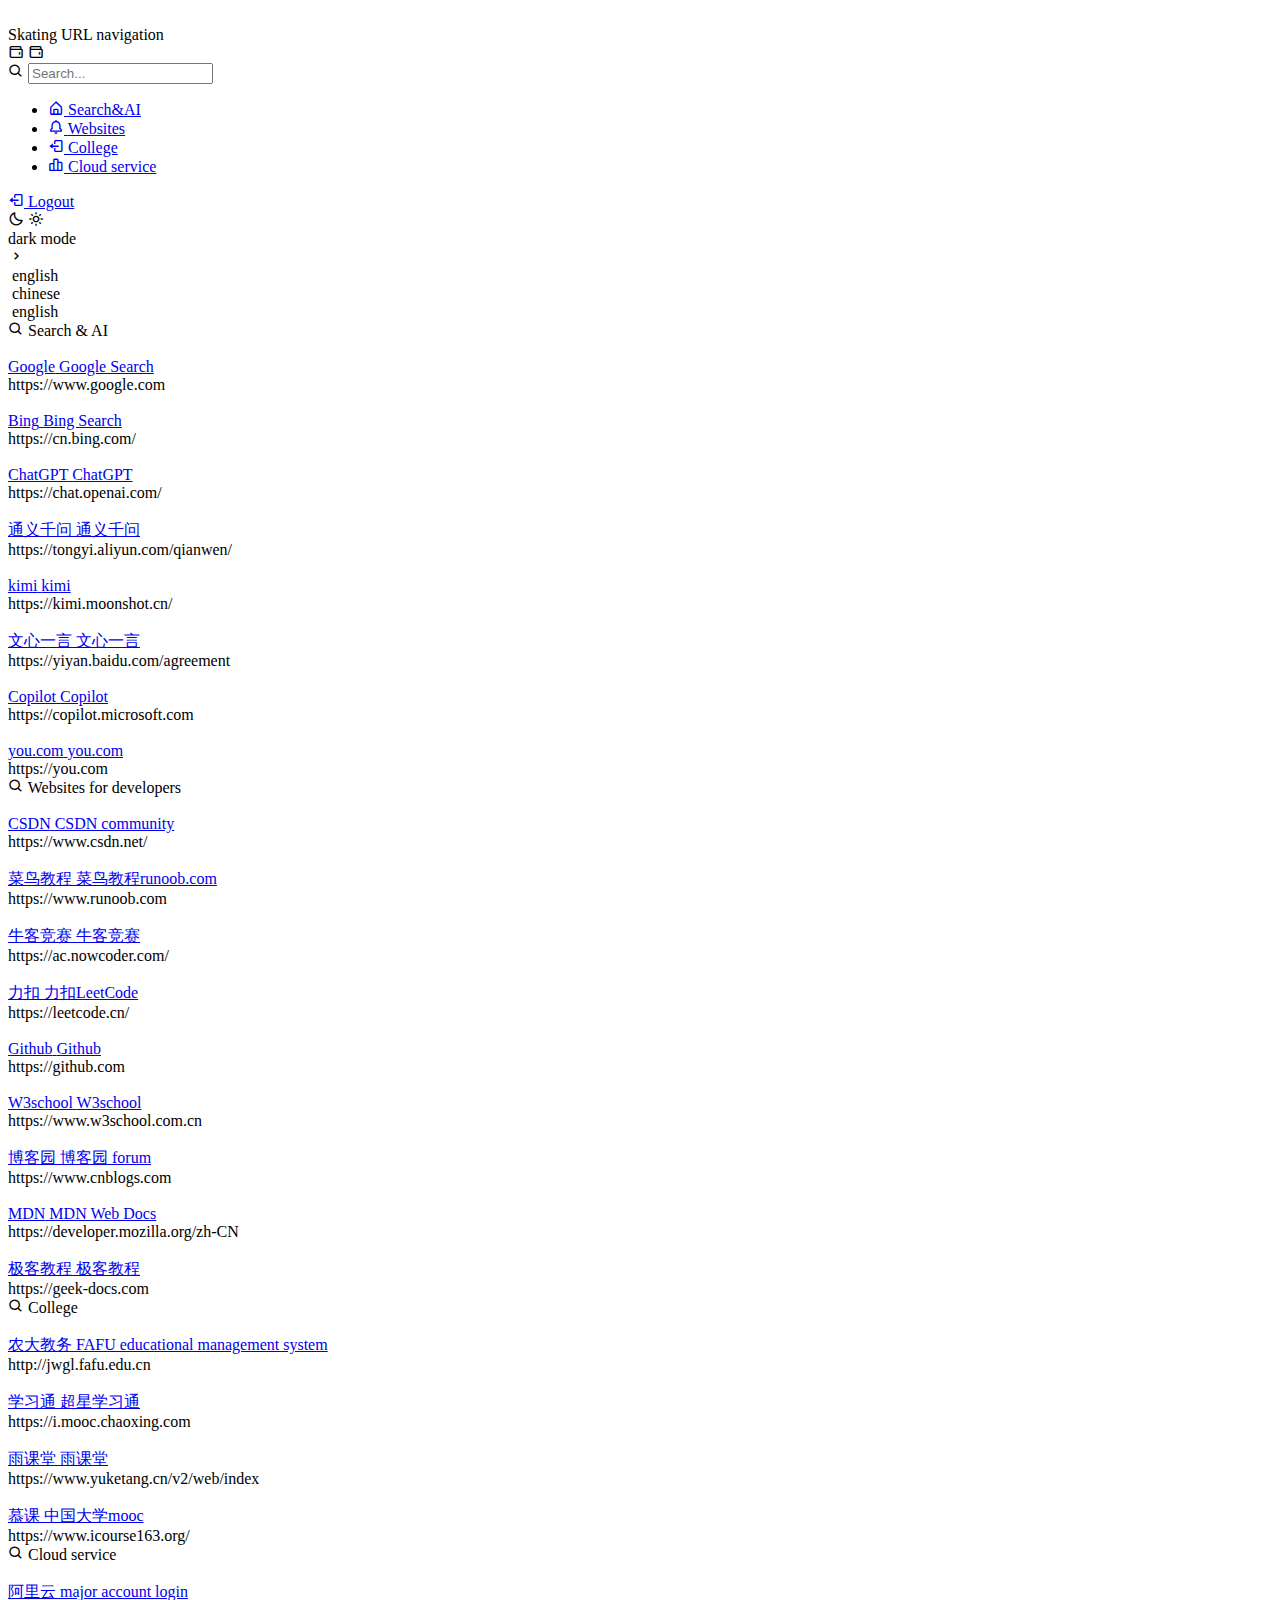
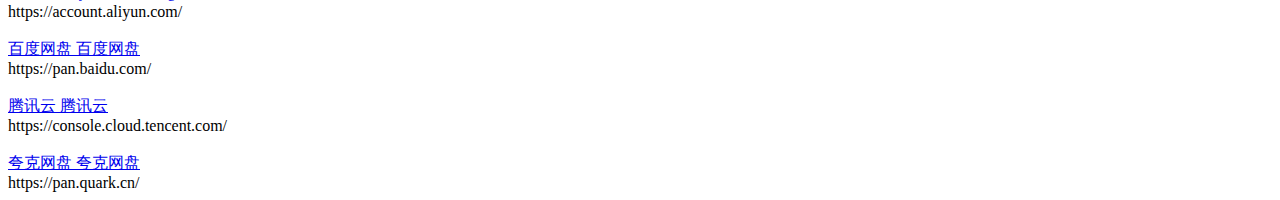
==== index-en.html @ 3a1863df "create index-en.html" ====
<!DOCTYPE html>
<html lang="en">

<head>
    <meta charset="UTF-8">
    <meta name="viewport" content="width=device-width, initial-scale=1.0">
    <title>Skating URL navigation</title>
    <link rel="stylesheet" href="style-normal.css">
    <link rel="stylesheet" href="style-mid.css">
    <link rel="stylesheet" href="style-small.css">
    <link rel="icon" type="image/png" href="./assets/image/logo.png">
    <!-- <link rel="stylesheet" href="./iconfont.css"> -->
    <link rel="stylesheet" href="http://unpkg.com/boxicons@2.1.1/css/boxicons.min.css">
</head>

<body>
    
    <nav class="sidebar">
        <header>
            <div class="image-text">
                <span class="image">
                    <img src="./assets/image/skating.jpg" alt="">
                </span>
                <!-- span行内不换行 -->
                <div class="text logo-text">
                    <span class="name">Skating</span>
                    <span class="profession">URL navigation</span>
                </div>
                <!-- div用来包两个span -->
            </div>
            <div class="language-menu-toggle">
                <i class="bx bx-wallet icon" id="languege-toggle"></i>
                <i class="bx bx-wallet icon" id="menu-toggle"></i>
            </div>
        </header>

        <div class="menu-wrapper">
            <div class="menu">
                <li class="search-box">
                    <i class="bx bx-search icon"></i>
                    <input id="search" type="text" placeholder="Search..."></input>
                </li>
                <ul class="menu-links">

                    <li class="nav-link">
                        <a href="#to-AI">
                            <i class="bx bx-home-alt icon"></i>
                            <span class="text nav-text">Search&AI</span>
                        </a>
                    </li>

                    <li class="nav-link">
                        <a href="#to-tools">
                            <i class="bx bx-bell icon"></i>
                            <span class="text nav-text">Websites</span>
                        </a>
                    </li>


                    <li class="nav-link">
                        <a href="#to-school">
                            <i class="bx bx-log-out icon"></i>
                            <span class="text nav-text">College</span>
                        </a>
                    </li>

                    <li class="nav-link">
                        <a href="#to-cloud">
                            <i class="bx bx-bar-chart-alt-2 icon"></i>
                            <span class="text nav-text">Cloud service</span>
                        </a>
                    </li>

                </ul>

            </div>
            <div class="bottom-content">
                <li>
                    <a href="#">
                        <i class="bx bx-log-out icon"></i>
                        <span class="text nav-text">Logout</span>
                    </a>
                </li>
                <li class="mode">
                    <div class="sun-moon">
                        <i class="bx bx-moon icon moon"></i>
                        <i class="bx bx-sun icon sun"></i>
                    </div>
                    <span class="text mode-text">dark mode</span>
                    <div class="toggle-switch">
                        <!-- 小条里面有小圆 -->
                        <!-- 小圆用于switch切换模式 -->
                        <span class="switch"></span>
                    </div>
                </li>
            </div>
        </div>


    </nav>

    <section class="home">
        <div class="header clearfix">
            <span class="sidebar-toggle">
                <i class="bx bx-chevron-right toggle"></i>
            </span>
            <div class="language">
                <!-- #page-language的id用来获取上面这个div元素 -->
                <!-- .chinese/english-page的类名用来确定当前页面的语言是中文还是英文 -->
                <div class="cur-language english-page" id="page-language">
                    <img src="/assets/image/chinese.png" alt="">
                    <span class="language-text">english</span>
                </div>
                <div class="language-switch">

                    <li class="chinese">
                        <img src="/assets/image/chinese.png" alt="">
                        <span class="language-text">chinese</span>
                    </li>
                    <li class="english cur-language-second">
                        <img src="./assets/image/english.png" alt="">
                        <span class="language-text">english</span>
                    </li>

                </div>
            </div>
        </div>

        <!-- <div id="to-AI"></div> -->
        <!-- 放这里是因为放.content里的话#to-AI在.content里，会导致第一个分区名被遮挡 -->
        <!-- 也可以不设置#to-AI，只需把.sidebar里搜索&AI的a锚点跳转地址改为#(:页面顶部)就行 -->
        <div class="content">

            <div id="to-AI"></div>
            <!-- 又放这是因为用网格布局把.content位置固定在了.header下面 -->
            <div class="AI">
                <div class="content-title">
                    <i class="bx bx-search icon"></i>
                    <span>Search & AI</span>
                </div>
                <div class="row r1">
                    <div class="col google">
                        <a id="google" href="https://www.google.com" target="_blank">
                            <span class="img">
                                <img src="./assets/image/google.jpg" alt="">
                            </span>
                            <div class="content-text">
                                <span class="first">Google</span>
                                <span class="second">Google Search</span>
                            </div>
                        </a>
                        <div class="tooltip-container">
                            <span class="tooltip">https://www.google.com</span>
                        </div>
                    </div>
                    <div class="col bing">
                        <a id="bing" href="https://cn.bing.com/" target="_blank">
                            <span class="img">
                                <img src="./assets/image/bing.png" alt="">
                            </span>
                            <div class="content-text">
                                <span class="first">Bing</span>
                                <span class="second">Bing Search</span>
                            </div>
                            <!-- 本来是放在a标签里的p标签，和p标签有关系吗？？？ -->
                        </a>
                        <div class="tooltip-container">
                            <span class="tooltip">https://cn.bing.com/</span>
                        </div>
                    </div>
                    <div class="col chatgpt">
                        <a id="chatgpt" href="https://chat.openai.com/" target="_blank">
                            <span class="img">
                                <img src="./assets/image/chatgpt.png" alt="">
                            </span>
                            <div class="content-text">
                                <span class="first">ChatGPT</span>
                                <span class="second">ChatGPT</span>
                            </div>

                        </a>
                        <div class="tooltip-container">
                            <span class="tooltip">https://chat.openai.com/</span>
                        </div>
                    </div>
                    <div class="col tongyi">
                        <a id="tongyi" href="https://tongyi.aliyun.com/qianwen/" target="_blank">
                            <span class="img">
                                <img src="./assets/image/tongyi.png" alt="">
                            </span>
                            <div class="content-text">
                                <span class="first">通义千问</span>
                                <span class="second">通义千问</span>
                            </div>
                        </a>
                        <div class="tooltip-container">
                            <span class="tooltip">https://tongyi.aliyun.com/qianwen/</span>
                        </div>

                    </div>
                    <div class="col kimi">
                        <a id="kimi" href="https://kimi.moonshot.cn/" target="_blank">
                            <span class="img">
                                <img src="./assets/image/kimi.jpg" alt="">
                            </span>
                            <div class="content-text">
                                <span class="first">kimi</span>
                                <span class="second">kimi</span>
                            </div>
                        </a>
                        <div class="tooltip-container">
                            <span class="tooltip">https://kimi.moonshot.cn/</span>
                        </div>
                    </div>

                    <div class="col wenxin">
                        <a id="wenxin" href="https://yiyan.baidu.com/agreement" target="_blank">
                            <span class="img">
                                <img src="./assets/image/wenxin.png" alt="">
                            </span>
                            <div class="content-text">
                                <span class="first">文心一言</span>
                                <span class="second">文心一言</span>
                            </div>
                        </a>
                        <div class="tooltip-container">
                            <span class="tooltip">https://yiyan.baidu.com/agreement</span>
                        </div>
                    </div>
                    <div class="col copilot">
                        <a id="copilot" href="https://copilot.microsoft.com" target="_blank">
                            <span class="img">
                                <img src="./assets/image/copilot.png" alt="">
                            </span>
                            <div class="content-text">
                                <span class="first">Copilot</span>
                                <span class="second">Copilot</span>
                            </div>
                        </a>
                        <div class="tooltip-container">
                            <span class="tooltip">https://copilot.microsoft.com</span>
                        </div>

                    </div>
                    <div class="col you">
                        <a id="you" href="https://you.com" target="_blank">
                            <span class="img">
                                <img src="./assets/image/you.png" alt="">
                            </span>
                            <div class="content-text">
                                <span class="first">you.com</span>
                                <span class="second">you.com</span>
                            </div>
                        </a>
                        <div class="tooltip-container">
                            <span class="tooltip">https://you.com</span>
                        </div>
                    </div>
                </div>

            </div>

            <div id="to-tools"></div>
            <!-- content-title又没了，怎么解决？？？？？
             ——.home用grid网格布局.content-title就不会被遮挡了 -->
            <div class="tools">
                <div class="content-title">
                    <i class="bx bx-search icon"></i>
                    <span>Websites for developers</span>
                </div>
                <div class="row r2">
                    <div class="col csdn">
                        <a id="csdn" href="https://www.csdn.net/" target="_blank">
                            <span class="img">
                                <img src="./assets/image/csdn.png" alt="">
                            </span>
                            <div class="content-text">
                                <span class="first">CSDN</span>
                                <span class="second">CSDN community</span>
                            </div>
                        </a>
                        <div class="tooltip-container">
                            <span class="tooltip">https://www.csdn.net/</span>
                        </div>
                    </div>
                    <div class="col runoob">
                        <a id="runoob" href="https://www.runoob.com" target="_blank">
                            <span class="img">
                                <img src="./assets/image/runoob.png" alt="">
                            </span>
                            <div class="content-text">
                                <span class="first">菜鸟教程</span>
                                <span class="second">菜鸟教程runoob.com</span>
                            </div>
                        </a>
                        <div class="tooltip-container">
                            <span class="tooltip">https://www.runoob.com</span>
                        </div>
                    </div>
                    <div class="col nowcoder">
                        <a id="nowcoder" href="https://ac.nowcoder.com/" target="_blank">
                            <span class="img">
                                <img src="./assets/image/nowcoder.png" alt="">
                            </span>
                            <div class="content-text">
                                <span class="first">牛客竞赛</span>
                                <span class="second">牛客竞赛</span>
                            </div>
                        </a>
                        <div class="tooltip-container">
                            <span class="tooltip">https://ac.nowcoder.com/</span>
                        </div>
                    </div>
                    <div class="col leetcode">
                        <a id="leetcode" href="https://leetcode.cn/" target="_blank">
                            <span class="img">
                                <img src="./assets/image/leetcode.png" alt="">
                            </span>
                            <div class="content-text">
                                <span class="first">力扣</span>
                                <span class="second">力扣LeetCode</span>
                            </div>
                        </a>
                        <div class="tooltip-container">
                            <span class="tooltip">https://leetcode.cn/</span>
                        </div>
                    </div>
                    <div class="col github">
                        <a id="github" href="https://github.com" target="_blank">
                            <span class="img">
                                <img src="./assets/image/github.png" alt="">
                            </span>
                            <div class="content-text">
                                <span class="first">Github</span>
                                <span class="second">Github</span>
                            </div>
                        </a>
                        <div class="tooltip-container">
                            <span class="tooltip">https://github.com</span>
                        </div>
                    </div>
                    <div class="col w3school">
                        <a id="w3school" href="https://www.w3school.com.cn/" target="_blank">
                            <span class="img">
                                <img src="./assets/image/w3school.png" alt="">
                            </span>
                            <div class="content-text">
                                <span class="first">W3school</span>
                                <span class="second">W3school</span>
                            </div>
                        </a>
                        <div class="tooltip-container">
                            <span class="tooltip">https://www.w3school.com.cn</span>
                        </div>
                    </div>
                    <div class="col cnblogs">
                        <a id="cnblogs" href="https://www.cnblogs.com/" target="_blank">
                            <span class="img">
                                <img src="./assets/image/cnblogs.png" alt="">
                            </span>
                            <div class="content-text">
                                <span class="first">博客园</span>
                                <span class="second">博客园 forum</span>
                            </div>
                        </a>
                        <div class="tooltip-container">
                            <span class="tooltip">https://www.cnblogs.com</span>
                        </div>
                    </div>
                    <div class="col mdn">
                        <a id="mdn" href="https://developer.mozilla.org/zh-CN/" target="_blank">
                            <span class="img">
                                <img src="./assets/image/mdn.png" alt="">
                            </span>
                            <div class="content-text">
                                <span class="first">MDN</span>
                                <span class="second">MDN Web Docs</span>
                            </div>
                        </a>
                        <div class="tooltip-container">
                            <span class="tooltip">https://developer.mozilla.org/zh-CN</span>
                        </div>
                    </div>
                    <div class="col geek">
                        <a id="geek" href="https://geek-docs.com/" target="_blank">
                            <span class="img">
                                <img src="./assets/image/geek.png" alt="">
                            </span>
                            <div class="content-text">
                                <span class="first">极客教程</span>
                                <span class="second">极客教程</span>
                            </div>
                        </a>
                        <div class="tooltip-container">
                            <span class="tooltip">https://geek-docs.com</span>
                        </div>
                    </div>
                </div>


            </div>

            <div id="to-school"></div>
            <div class="school">
                <div class="content-title">
                    <i class="bx bx-search icon"></i>
                    <span>College</span>
                </div>
                <div class="row r3">
                    <div class="col fafu">
                        <a id="fafu"
                            href="http://jwgl.fafu.edu.cn/(cplny445hef4tgrdbk5hh2jg)/xs_main.aspx?xh=3226016003"
                            target="_blank">
                            <span class="img">
                                <img src="./assets/image/fafu.jpg" alt="">
                            </span>
                            <div class="content-text">
                                <span class="first">农大教务</span>
                                <span class="second">FAFU educational management system</span>
                            </div>
                        </a>
                        <div class="tooltip-container">
                            <span class="tooltip">http://jwgl.fafu.edu.cn</span>
                        </div>
                    </div>
                    <div class="col chaoxing">
                        <a id="chaoxing" href="https://i.mooc.chaoxing.com/space/index?t=1723386777411" target="_blank">
                            <span class="img">
                                <img src="./assets/image/chaoxing.jpg" alt="">
                            </span>
                            <div class="content-text">
                                <span class="first">学习通</span>
                                <span class="second">超星学习通</span>
                            </div>
                        </a>
                        <div class="tooltip-container">
                            <span class="tooltip">https://i.mooc.chaoxing.com</span>
                        </div>
                    </div>
                    <div class="col yuketang">
                        <a id="yuketang" href="https://www.yuketang.cn/v2/web/index" target="_blank">
                            <span class="img">
                                <img src="./assets/image/yuketang.jpeg" alt="">
                            </span>
                            <div class="content-text">
                                <span class="first">雨课堂</span>
                                <span class="second">雨课堂</span>
                            </div>
                        </a>
                        <div class="tooltip-container">
                            <span class="tooltip">https://www.yuketang.cn/v2/web/index</span>
                        </div>
                    </div>
                    <div class="col mooc">
                        <a id="mooc" href="https://www.icourse163.org/" target="_blank">
                            <span class="img">
                                <img src="./assets/image/mooc.png" alt="">
                            </span>
                            <div class="content-text">
                                <span class="first">慕课</span>
                                <span class="second">中国大学mooc</span>
                            </div>
                        </a>
                        <div class="tooltip-container">
                            <span class="tooltip">https://www.icourse163.org/</span>
                        </div>
                    </div>

                </div>
            </div>

            <div id="to-cloud"></div>
            <div class="cloud">
                <div class="content-title">
                    <i class="bx bx-search icon"></i>
                    <span>Cloud service</span>
                </div>
                <div class="row r4">
                    <div class="col aliyun">
                        <a id="aliyun" href="https://account.aliyun.com/" target="_blank">
                            <span class="img">
                                <img src="./assets/image/aliyun.png" alt="">
                            </span>
                            <div class="content-text">
                                <span class="first">阿里云</span>
                                <span class="second">major account login</span>
                            </div>
                        </a>
                        <div class="tooltip-container">
                            <span class="tooltip">https://account.aliyun.com/</span>
                        </div>
                    </div>
                    <div class="col baidu">
                        <a id="baidu" href="https://pan.baidu.com/" target="_blank">
                            <span class="img">
                                <img src="./assets/image/baidu.png" alt="">
                            </span>
                            <div class="content-text">
                                <span class="first">百度网盘</span>
                                <span class="second">百度网盘</span>
                            </div>
                        </a>
                        <div class="tooltip-container">
                            <span class="tooltip">https://pan.baidu.com/</span>
                        </div>
                    </div>
                    <div class="col tencent">
                        <a id="tencent" href="https://console.cloud.tencent.com/" target="_blank">
                            <span class="img">
                                <img src="./assets/image/tencent.jpg" alt="">
                            </span>
                            <div class="content-text">
                                <span class="first">腾讯云</span>
                                <span class="second">腾讯云</span>
                            </div>
                        </a>
                        <div class="tooltip-container">
                            <span class="tooltip">https://console.cloud.tencent.com/</span>
                        </div>
                    </div>
                    <div class="col quark">
                        <a id="quark" href="https://pan.quark.cn/" target="_blank">
                            <span class="img">
                                <img src="./assets/image/quark.png" alt="">
                            </span>
                            <div class="content-text">
                                <span class="first">夸克网盘</span>
                                <span class="second">夸克网盘</span>
                            </div>
                        </a>
                        <div class="tooltip-container">
                            <span class="tooltip">https://pan.quark.cn/</span>
                        </div>
                    </div>
                </div>
            </div>


        </div>

    </section>

    <script src="script.js"></script>
</body>

</html>
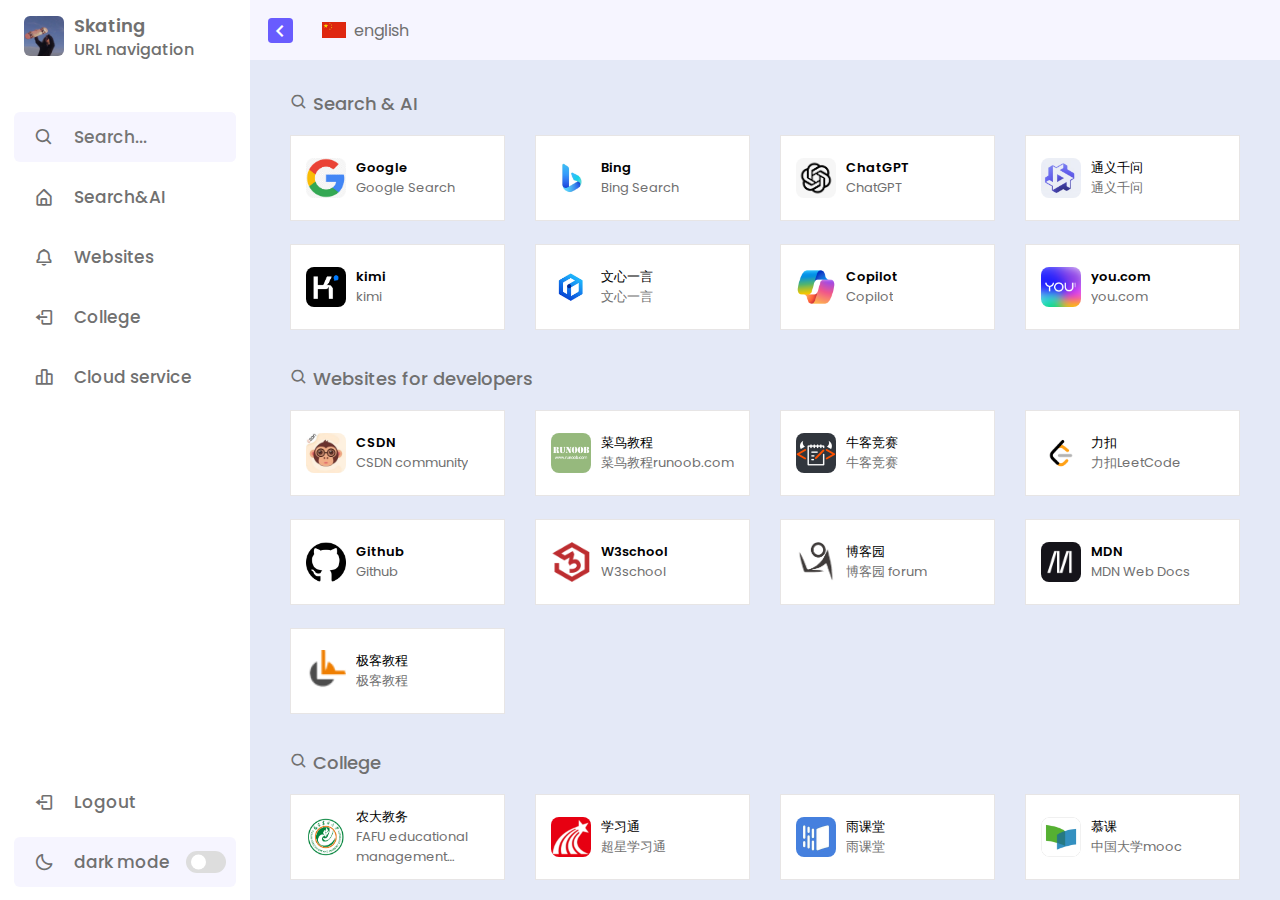
==== commit d0113454: "Update index-en.html" ====
--- a/index-en.html
+++ b/index-en.html
@@ -10,7 +10,7 @@
     <link rel="stylesheet" href="style-small.css">
     <link rel="icon" type="image/png" href="./assets/image/logo.png">
     <!-- <link rel="stylesheet" href="./iconfont.css"> -->
-    <link rel="stylesheet" href="http://unpkg.com/boxicons@2.1.1/css/boxicons.min.css">
+    <link rel="stylesheet" href="https://unpkg.com/boxicons@2.1.1/css/boxicons.min.css">
 </head>
 
 <body>
@@ -543,4 +543,4 @@
     <script src="script.js"></script>
 </body>
 
-</html>+</html>
--- a/style-normal.css
+++ b/style-normal.css
@@ -0,0 +1,841 @@
+@import url('https://fonts.googleapis.com/css2?family=Poppins:wght@300;400;500;600;700&display=swap');
+
+* {
+    margin: 0;
+    padding: 0;
+    box-sizing: border-box;
+    font-family: "Poppins", sans-serif;
+}
+
+:root {
+    --body-color: #e4e9f7;
+    --sidebar-color: #fff;
+    --primary-color: #695cfe;
+    --primary-color-light: #f6f5ff;
+    --toggle-color: #ddd;
+    --text-color: #707070;
+    --tran-02: all 0.2s ease;
+    --tran-03: all 0.3s ease;
+}
+
+body {
+    min-height: 100vh;
+    background-color: var(--body-color);
+    transition: var(--tran-03);
+}
+
+body.dark {
+    --body-color: #18191a;
+    --sidebar-color: #242526;
+    --primary-color: #3a3b3c;
+    --primary-color-light: #3a3b3c;
+    --toggle-color: #fff;
+    --text-color: #ccc;
+}
+
+/* 有定义的颜色会随body.dark属性的拥有自动变成body.dark里对应的相同颜色，
+除一些本来颜色对应的颜色名称需要变的要另外再改颜色名，
+其他不需要改颜色名的会自动随模式的切换换颜色，不需要再写这部分色颜色变换 */
+
+::selection {
+    background-color: var(--primary-color);
+    color: #fff;
+}
+
+.sidebar {
+    /* position: absolute; */
+    /* 不加绝对定位，高度达不到全屏高，sidebar的位置是相对于html根元素的 */
+    top: 0;
+    left: 0;
+    width: 250px;
+    height: 100vh;
+    padding: 10px 14px;
+    background: var(--sidebar-color);
+    transition: var(--tran-03);
+    /* z-index: 10; */
+    /* toggle才能显示出来而不会被右边的.home遮挡--源代码需要 */
+    position: fixed;
+    /* 侧边栏固定定位 */
+}
+
+.sidebar li {
+    list-style: none;
+    height: 50px;
+    /* 每行设置一下高度，方便后面100%高度设置 */
+    display: flex;
+    align-items: center;
+    margin-top: 10px;
+}
+
+/* 这两个一块设置是因为当.sidebar.close时，只剩.image和.icon会显示，文字不显示 */
+.sidebar header .image,
+.sidebar .icon {
+    min-width: 60px;
+    /* 设置最小宽度 */
+    border-radius: 6px;
+}
+
+.sidebar .icon {
+    height: 100%;
+    display: flex;
+    align-items: center;
+    justify-content: center;
+    font-size: 20px;
+}
+
+.sidebar .text,
+.sidebar .icon {
+    color: var(--text-color);
+    transition: var(--tran-03);
+    /* ？ */
+}
+
+.sidebar .text {
+    font-size: 17px;
+    font-weight: 500;
+    white-space: nowrap;
+    /* ？ */
+    opacity: 1;
+}
+
+
+.sidebar header {
+    position: relative;
+    /* z-index: 100; */
+    /* 设置这个z-idex是用来源码的toggle是一半在.sidebar内一半突出到.home的范围内的
+    因为.sidebar的宽度没包含toggle突出去的位置，
+    所以光在.sidebar里定义z-index还是会导致toggle的右半边背.home覆盖遮挡，
+    z-index属性是非继承性的 */
+    /* 但设置在header上就能生效应该是因为，原本toggle是header的直接子元素，位置用绝对定位定在header的右侧
+    也撑开了header的宽度到toggle的位置，所以能生效 */
+    /* 上面只是我的解释，不知道对不对 */
+}
+
+.sidebar header .image-text {
+    display: flex;
+    /* 让.image-text下的项目垂直居中 */
+    align-items: center;
+}
+
+.sidebar header .image {
+    display: flex;
+    /* 为什么这里还要flex——让.image里的flex项目（这里只有一个，也就是img图片）竖直水平居中 */
+    align-items: center;
+    justify-content: center;
+}
+
+.sidebar header .image img {
+    width: 40px;
+    border-radius: 6px;
+}
+
+.sidebar header .logo-text {
+    display: flex;
+    /* 让.logo-text的两个span文字竖直排列 */
+    flex-direction: column;
+}
+
+.sidebar header .logo-text .name {
+    margin-top: 2px;
+    /* 只是调个位置，不写也可以 */
+    font-size: 18px;
+    font-weight: 600;
+}
+
+.sidebar header .logo-text .profession {
+    font-size: 16px;
+    margin-top: -2px;
+    /* -2px 让两行文字更靠近 只是调个位置，不写也可以 */
+
+    /* display: block;  可以不设置把span行内元素变为块级元素 */
+    /* 让.profession设置为块级元素 和 .logo-text用flex布局实现纵向排列只设置一个就行 */
+    /* 为了让第二个span文字换行，但.logo-text的flex-direction: column;也能实现纵向换行排列 */
+}
+
+.sidebar .language-menu-toggle {
+    display: none;
+}
+
+.sidebar .menu-wrapper {
+    height: calc(100% - 55px);
+    display: flex;
+    flex-direction: column;
+    justify-content: space-between;
+    overflow-y: scroll;
+}
+
+.menu-wrapper::-webkit-scrollbar {
+    display: none;
+}
+
+.sidebar .menu {
+    margin-top: 40px;
+}
+
+.sidebar .search-box {
+    border-radius: 6px;
+    background-color: var(--primary-color-light);
+    cursor: pointer;
+    transition: var(--tran-03);
+}
+
+.sidebar .search-box input {
+    height: 100%;
+    width: 100%;
+    outline: none;
+    border: none;
+    background-color: var(--primary-color-light);
+    color: var(--text-color);
+    font-size: 17px;
+    font-weight: 500;
+    border-radius: 6px;
+    transition: var(--tran-03);
+}
+
+li a {
+    height: 100%;
+    width: 100%;
+    border-radius: 6px;
+    /* 每个栏的圆边 */
+    text-decoration: none;
+    /* transition: var(--tran-03); */
+    /* 没这个过渡，在鼠标快速在这些a标签间移动时悬浮效果会更迅速四海 */
+    background-color: transparent;
+    display: flex;
+    /* 加flex布局默认横向，文字才会和图标icon并行排 */
+    align-items: center;
+}
+
+li a:hover {
+    background-color: var(--primary-color);
+
+}
+
+li a:hover .icon,
+li a:hover .text {
+    color: var(--sidebar-color);
+}
+
+
+
+body.dark li a:hover .icon,
+body.dark li a:hover .text {
+    color: var(--text-color);
+}
+
+.mode {
+    border-radius: 6px;
+    background-color: var(--primary-color-light);
+    position: relative;
+    transition-timing-function: var(--tran-03);
+    /* ? */
+}
+
+.mode .sun-moon {
+    height: 50px;
+    width: 60px;
+}
+
+.mode .sun-moon i {
+    position: absolute;
+}
+
+.mode .sun-moon .sun {
+    opacity: 0;
+}
+
+body.dark .mode .sun-moon i.sun {
+    opacity: 1;
+}
+
+body.dark .mode .sun-moon i.moon {
+    opacity: 0;
+}
+
+.toggle-switch {
+    position: absolute;
+    right: 0;
+    height: 100%;
+    min-width: 60px;
+    /* ？ */
+    display: flex;
+    align-items: center;
+    justify-content: center;
+    /* border-radius: 6px; */
+    cursor: pointer;
+}
+
+
+/* 到底哪个是小条哪个是小圆 */
+.toggle-switch .switch {
+    position: relative;
+    height: 22px;
+    width: 40px;
+    border-radius: 25px;
+    transition: var(--tran-03);
+    background-color: var(--toggle-color);
+}
+
+/* 为什么用before */
+.switch::before {
+    content: "";
+    position: absolute;
+    width: 15px;
+    height: 15px;
+    border-radius: 50%;
+    top: 50%;
+    /* 50%不应该更向下吗 */
+    left: 5px;
+    transform: translateY(-50%);
+    /*？  */
+    background-color: var(--sidebar-color);
+    transition: var(--tran-03);
+    /* ？ */
+}
+
+body.dark .switch::before {
+    left: 20px;
+}
+
+
+
+
+.home {
+    /* height: 100%;
+    position: absolute; */
+    /*  height: 100%;时不加绝对定位看不见文字text */
+    position: absolute;
+    /* 为什么绝对定位，因为有top和left吗 */
+    height: 100vh;
+    top: 0;
+    display: grid;
+    grid-template-rows: 60px calc(100% - 60px);
+    grid-auto-rows: minmax(0, auto);
+    /* 为什么没有top:0文字会移动位置 */
+    left: 250px;
+    width: calc(100% - 250px);
+    /* 减号-前后一定要有空格 */
+    color: var(--text-color);
+    transition: var(--tran-03);
+    background-color: var(--body-color);
+    overflow-y: auto;
+}
+
+.home .text {
+    font-size: 30px;
+    font-weight: 500;
+    color: var(--text-color);
+    padding: 12px 60px;
+}
+
+
+
+.sidebar-toggle {
+    /* position: absolute; */
+    /* 放.home里用绝对定位就不能重复伸缩，只能缩一回 */
+    display: flex;
+    /* 为什么要flex */
+    align-items: center;
+    justify-content: center;
+    /* 这里是给谁居中 */
+    float: left;
+    margin: 17.5px;
+    /* padding-top: 5px; */
+    /* 感觉没什么用还会影响高度 */
+    /* top: 14px; */
+    transform: rotate(180deg);
+    height: 25px;
+    width: 25px;
+    background-color: var(--primary-color);
+    color: var(--sidebar-color);
+    border-radius: 15%;
+    font-size: 25px;
+    cursor: pointer;
+    transition: var(--tran-03);
+    /* 出现跑位，鼠标悬浮出现pointer的高度不一样 */
+}
+
+body.dark .sidebar-toggle {
+    color: var(--text-color);
+    background-color: var(--body-color);
+}
+
+.header {
+    min-width: 0;
+    /* 响应式网页 */
+    width: 100%;
+    height: 60px;
+    background-color: var(--primary-color-light);
+    position: fixed;
+    /* 加固定定位会影响.content的位置，导致第一个分区名搜索&AI看不见 */
+    z-index: 10;
+    /* 让.header可能覆盖到.content上的.language-switch的语言切换部分保持上层不被遮挡 */
+}
+
+
+/* #to-AI{
+    height: 60px;
+} */
+/* 不设置也可以有效果，因为#to-AI起的作用是回到最顶部的效果，
+ 这样跳转到搜索&AI才不会被遮挡住，之前#to-AI放在.content里时文字会被遮挡住是因为
+ 锚点跳转的原理是跳转到#xx位于页面最顶部位置，#to-AI放在.content里就会导致
+ #to-AI位于同样位于页面顶部的position:fixed的.header的z轴后面，就被遮挡了
+ 改后的#to-AI位于页面顶部就和最一开始没向下滑动过的页面位置一样，搜索&AI就不会被挡 */
+
+/* 最简便的方法就是.sidebar的搜索&AI的a标签href地址直接写成# */
+
+
+.clearfix {
+    content: '';
+    display: block;
+    clear: both;
+}
+
+.language {
+    float: left;
+    height: 100%;
+    position: relative;
+    /* 居中 */
+    display: flex;
+    align-items: center;
+    cursor: pointer;
+}
+
+.language-switch {
+    position: absolute;
+    top: 100%;
+    left: 0%;
+    box-shadow: 0 2px 8px rgba(0, 1, 1, .05);
+    display: none;
+}
+
+/* 设置当前页面语言默认颜色为悬浮后的深颜色 */
+.cur-language-second {
+    background-color: var(--primary-color-light) !important;
+}
+
+/* dark mode下的当前页面语言的文字color需换色适应黑暗模式的背景色background-color */
+body.dark .cur-language-second .language-text {
+    color: var(--text-color) !important;
+}
+
+
+
+.language img,
+.language-switch img {
+    width: 24px;
+}
+
+.language-switch img {
+    display: flex;
+    align-items: center;
+    margin-left: 6px;
+    /* 两个国旗和边框的间距 */
+}
+
+.language-switch li {
+    list-style: none;
+    padding: 5px;
+    margin-bottom: -1px;
+    background-color: white;
+    font-size: small;
+    color: var(--text-color);
+}
+
+.language-switch li:hover {
+    background-color: var(--primary-color-light);
+    font-weight: 500;
+    color: var(--text-color);
+}
+
+body.dark .language.close .language-text {
+    color: var(--sidebar-color);
+}
+
+body.dark .language-switch li:hover .language-text {
+    color: var(--text-color);
+}
+
+
+.language-text {
+    margin-left: 8px;
+}
+
+.chinese,
+.english {
+    display: flex;
+    /* 使文字居中 */
+    width: 150px;
+    border: 1px solid lightgray;
+}
+
+.cur-language {
+    padding: 12px;
+    height: 100%;
+    display: flex;
+    align-items: center;
+    border-bottom: none;
+    color: var(--text-color);
+
+    /* transition: var(--tran-02); */
+}
+
+.cur-language:hover {
+    /* border: 1px solid lightgray;
+    border-bottom:none; */
+    border-top: 3px solid green;
+    /* color: #18191a;
+    background-color: white; */
+}
+
+.language.close .language-switch {
+    display: block;
+}
+
+.language.close .cur-language {
+    border: 1px solid lightgray;
+    border-bottom: none;
+    border-top: 3px solid green;
+
+    background-color: white;
+}
+
+.content {
+    margin-left: 25px;
+    margin-right: 25px;
+
+    /* 允许垂直滚动 */
+    overflow-y: scroll;
+
+    grid-row-start: 2;
+    /* 从第二行开始 */
+    grid-row-end: 3;
+    /* 占据第二行，这个也可以不写 */
+
+    /* position: absolute; */
+    /* 相对于.home的绝对定位，一般情况，开启了子元素的绝对定位都会同时开启父元素的相对定位 */
+    /* top: 60px;  */
+    /* 用top:60px不能在页面向下滑动时保证.coontent的位置向上 */
+
+    /* position: sticky; */
+    /* top:60px; */
+    /* margin-top: 60px; */
+    /* 预留.home .header 的高度，不然.content的第一个分区名:搜索&AI会被遮挡 */
+    width: calc(100% - 50px);
+    /* 改成padding,width就得改为100% */
+    /* .home的100%宽度再减去.contnet的左右margin的28*2=56px，才是.content的内容宽度（不包括.content的margin） */
+}
+
+/* 隐藏在.content内的滚动条 */
+.content::-webkit-scrollbar {
+    width: 0;
+    height: 0;
+}
+
+
+.row {
+    width: 100%;
+    display: flex;
+    flex-wrap: wrap;
+    z-index: 10;
+}
+
+.row .col {
+    width: 25%;
+    padding-left: 15px;
+    padding-right: 15px;
+}
+
+
+.home .content a {
+    position: relative;
+
+    text-decoration: none;
+    color: black;
+    background-color: var(--sidebar-color);
+    /* a标签flex布局 */
+    display: flex;
+    justify-items: center;
+    align-items: center;
+    height: 86px;
+    width: 100%;
+    box-sizing: border-box;
+    margin-top: 18px;
+    margin-bottom: 5px;
+    /* 这样tooltip才不会遮挡到下一行的图img */
+    border: 1px solid rgb(231, 229, 229);
+    transition: var(--tran-03);
+    padding: 15px;
+}
+
+/* 在搜索输入框input查找到后对应的a标签的悬浮效果 */
+.search-hover {
+    box-shadow: 15px 20px 20px -10px rgba(0, 36, 100, 0.5);
+    transform: translateY(-5px);
+    background-color: #b5c0df !important;
+    border: none !important;
+    /* 这两个属性不加!important的话会盖不过本来a标签的background-color和border的样式 */
+}
+
+.home .content a:hover {
+    transform: translateY(-5px);
+    /* 向上位移一点的悬浮效果 */
+    box-shadow: 0 26px 40px -24px rgba(0, 36, 100, 0.3);
+    /* x 偏移量| y 偏移量| 阴影模糊半径| 阴影扩散半径| 阴影颜色 */
+}
+
+.home .content a:hover+.tooltip-container {
+    visibility: visible;
+    opacity: 1;
+    z-index: 10;
+}
+
+.google,
+.bing,
+.chatgpt,
+.tongyi,
+.kimi,
+.wenxin,
+.copilot,
+.you,
+.csdn,
+.runoob,
+.nowcoder,
+.leetcode,
+.github,
+.w3school,
+.cnblogs,
+.mdn,
+.geek,
+.fafu,
+.chaoxing,
+.yuketang,
+.mooc,
+.aliyun,
+.baidu,
+.tencent,
+.quark {
+    position: relative;
+}
+
+.home .content a .img {
+    height: 100%;
+    width: 40px;
+    display: flex;
+    align-items: center;
+    margin-right: 10px;
+}
+
+.content img {
+    width: 40px;
+    border-radius: 8px;
+}
+
+.content-title {
+    color: var(--text-color);
+    font-weight: 500;
+    font-size: large;
+    margin-top: 30px;
+    margin-left: 15px;
+}
+
+.content-text {
+    display: flex;
+    align-items: flex-start;
+    justify-content: center;
+    flex-direction: column;
+    /* height: 100%; */
+    font-size: 13px;
+}
+
+.content-text .first {
+    font-weight: 550;
+    overflow: hidden;
+    text-overflow: ellipsis;
+    display: -webkit-box;
+    -webkit-box-orient: vertical;
+    -webkit-line-clamp: 2;
+    line-clamp: 2;
+    /* 实现兼容性 */
+    word-break: break-word;
+    /* 有word-break才不会文字超出外容器 */
+}
+
+.content-text .second {
+    color: var(--text-color);
+    overflow: hidden;
+    text-overflow: ellipsis;
+    display: -webkit-box;
+    -webkit-box-orient: vertical;
+    -webkit-line-clamp: 2;
+    line-clamp: 2;
+    /* 实现兼容性 */
+    /* margin-right: 15px; */
+    word-break: break-word;
+
+}
+
+body.dark .content-text .first {
+    color: var(--toggle-color);
+}
+
+.tooltip-container {
+    max-width: 80%;
+    visibility: hidden;
+    position: absolute;
+    /* 相对于对应的.col */
+    margin-top: 2px;
+    padding: 8px 15px;
+    top: 100%;
+    left: 50%;
+    transform: translateX(-50%);
+    /* 左右水平居中需要 */
+    background-color: rgb(50, 49, 49);
+    color: #fff;
+    font-size: small;
+    border-radius: 6px;
+    text-align: center;
+    /* z-index: 100; */
+    /* 是给父元素设置，不是要设置“上下”的本元素 */
+    opacity: 1;
+    transition: opacity 0.5s;
+
+}
+
+.tooltip {
+    overflow: hidden;
+    /* 溢出隐藏 */
+    text-overflow: ellipsis;
+    /* 显示省略号 */
+    word-wrap: break-word;
+    /* 允许单词内断行,一定要有这句还会有两行可以换行 */
+    display: -webkit-box;
+    -webkit-box-orient: vertical;
+    -webkit-line-clamp: 2;
+    line-clamp: 2;
+    /* 实现兼容性 */
+    /* overflow-x: hidden;
+    text-overflow: ellipsis; */
+
+}
+
+.geek .tooltip {
+    width: max-content;
+    /* 不用max-content的话极客教程的提示文字宽度会出错，
+    /* 文字明明一行可以显示完却显示两行 */
+}
+
+/* 三角形箭头 */
+/* 给.tooltip外多加一个.tooltip-container解决了原本.tooltip的border会分隔小三角形箭头和.tooltip本体 */
+.tooltip-container::after {
+    content: "";
+    position: absolute;
+    bottom: 100%;
+    margin-left: -5px;
+    left: 50%;
+    border-width: 5px;
+    border-style: solid;
+    border-color: transparent transparent rgb(50, 49, 49) transparent;
+    /* 上右下左 */
+
+}
+
+body.dark .tooltip-container {
+    background-color: var(--text-color);
+    color: var(--body-color);
+}
+
+body.dark .tooltip-container::after {
+    border-color: transparent transparent var(--text-color) transparent;
+}
+
+
+/* 本来是真的一行的col让在一个row里，后面改成一个区域的col都放在一个row里了
+    下面的样式就弃用了，并且发现了解决了tooltip被遮挡的新方法，就不再需要r1,r2父元素设置z-index的方式
+    而且这种方式并不能解决响应式网页变位一行两个或三个col的情况下tooltip被遮挡问题
+*/
+/* .r1{
+    position:relative;
+    设置z-index的元素必须是由定位的（position为absolute、relative、fixed或inhert，有时Inhert继承没用）
+    z-index: 2;
+    z-index值只要比0大都行，是1,100,1000或其他比0大的数都行
+}
+.r2{
+    position:relative;
+    z-index: 1;
+} */
+
+
+/* 为什么不生效——需要结合js动态添加close类 */
+/* @media (max-width:900px) {
+    .sidebar.close{
+        width: 88px;
+    }
+    
+    .sidebar.close .text{
+        opacity: 0;
+    }
+    
+    .sidebar.close+.home {
+        left: 88px;
+        height: 100vh;
+        width: calc(100% - 88px);
+    }
+    
+    .sidebar.close .logo-text {
+        visibility: hidden;
+    }
+    
+    .sidebar.close+.home .sidebar-toggle {
+        transform: rotate(0deg);
+    }
+} */
+
+
+/* 用这个会导致在反复变宽度时如.sidebar的.close类名没对应正确存在时刻 
+就间接导致点toggle时有时没办法成功开闭.sidebar */
+/* @media screen and (max-width: 1100px) {
+    .sidebar{
+        width: 88px;
+    }
+    
+    .sidebar .text{
+        opacity: 0;
+    }
+    
+    .sidebar+.home {
+        left: 88px;
+        height: 100vh;
+        width: calc(100% - 88px);
+    }
+    
+    .sidebar .logo-text {
+        visibility: hidden;
+    }
+    
+    .sidebar+.home .sidebar-toggle {
+        transform: rotate(0deg);
+    }
+    
+    .row .col{
+        width: 33.3333% ;
+    } 
+}
+
+
+@media screen and (max-width: 768px) {
+    .sidebar{
+        display: none;
+    }
+    
+    .home{
+        width: 100% !important;
+        left: 0 !important;
+        top: 0 !important;
+        height: 100% !important;
+    }
+    
+    .row .col {
+        width: 50%;
+    }
+} */--- a/style-mid.css
+++ b/style-mid.css
@@ -0,0 +1,31 @@
+.sidebar.close{
+    width: 88px;
+}
+
+.sidebar.close .text{
+    opacity: 0;
+}
+
+.sidebar.close+.home {
+    left: 88px;
+    height: 100vh;
+    /* 为什么还要加height */
+    width: calc(100% - 88px);
+}
+
+.sidebar.close .logo-text {
+    visibility: hidden;
+    /* 不设置的话.logo-text里的东西会挡在.sidebar-toggle的前面，
+    鼠标很难点到.sidebar-toggle */
+    /* 设置dispaly:none的话会改变原来.sidebar header的布局 */
+}
+
+.sidebar.close+.home .sidebar-toggle {
+    transform: rotate(0deg);
+}
+
+.row .col.close{
+    width: 33.3333%;
+} 
+/* 要怎么实现？？？？又变成三分之一而不大改html的代码 */
+/* 配合.row的 flex-wrap: wrap; -- 允许换行  就可以三分之一宽度了  */--- a/style-small.css
+++ b/style-small.css
@@ -0,0 +1,66 @@
+.sidebar.small-screen{
+    width: 100%;
+    height: 90px;
+    z-index: 10;
+    padding-top: 15px;
+}
+/* 也可以直接在js里改css样式，但如果样式都在css里定义，样式和js代码更分离 */
+
+.sidebar.small-screen .menu-wrapper{
+    display: none;
+}
+
+.sidebar.small-screen .image-text{
+    width: max-content;
+}
+.sidebar.small-screen .image-text img{
+    width: 50px;
+}
+.sidebar.small-screen .image-text .logo-text{
+    font-weight: 600;
+}
+
+.sidebar.small-screen .language-menu-toggle{
+    display: flex;
+}
+
+.sidebar.small-screen .language-menu-toggle .icon{
+    min-width: 20px;
+    height: 20px;
+    margin: 15px;
+    /* cursor: pointer; */
+}
+
+.sidebar.small-screen header{
+    display: flex;
+    align-items: center;
+
+    justify-content: space-between;
+    /* 有右侧两个图标时为了让图标和.image-text一左一右直接用space-between就行 */
+}
+
+.menu.visible{
+    display: block !important;
+    height: 80px;
+}
+
+
+.home.small-screen{
+    width: 100% !important;
+    left: 0 !important;
+    top: 0 !important;
+    height: 100% !important;
+}
+
+.home.small-screen .header{
+    display: none;
+}
+
+.home.small-screen .content{
+    margin-top: 20px;
+}
+/* 为了排版搜索&AI不会被遮挡 */
+
+.row .col.small-screen{
+    width: 50%;
+}
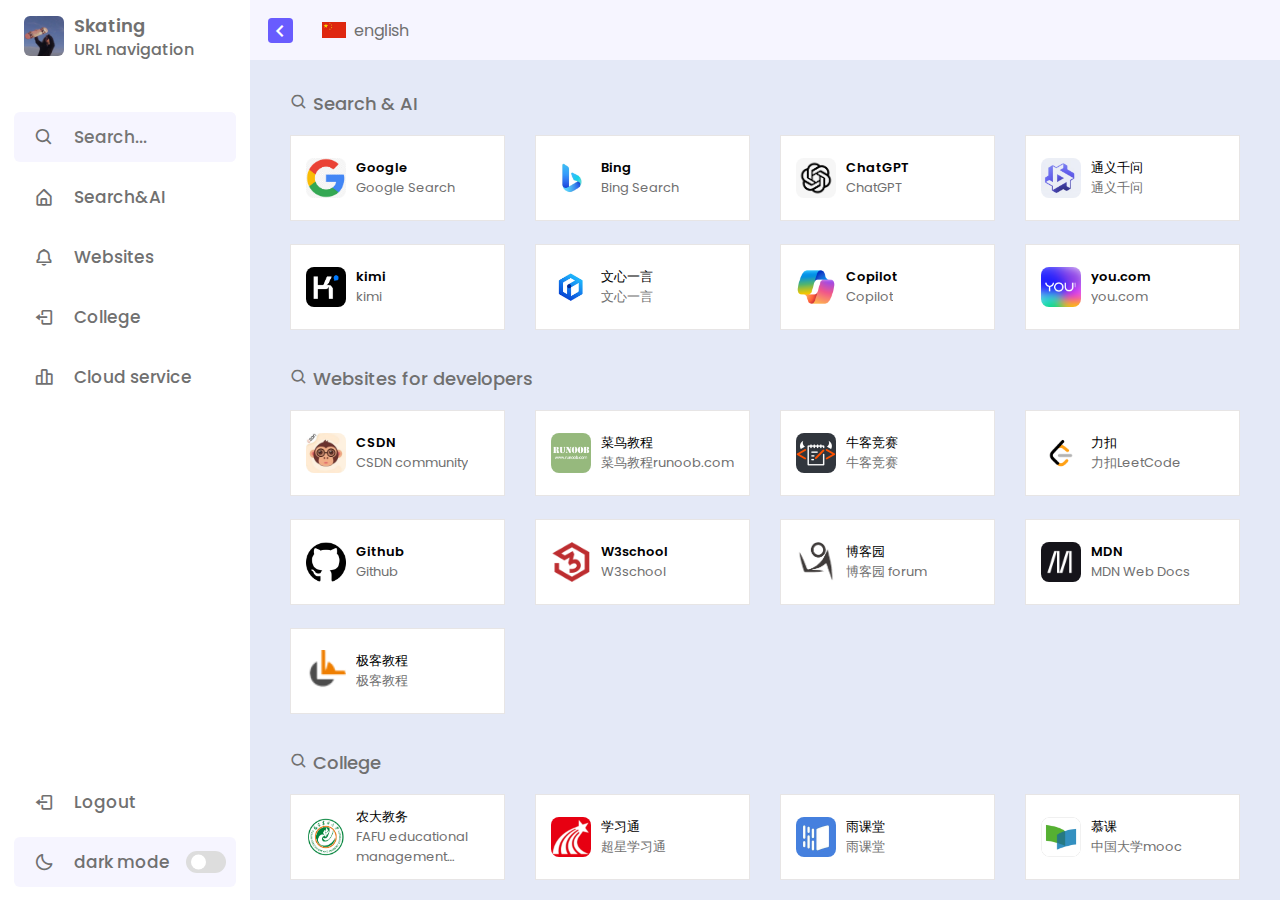
==== commit e6063e95: "Update index-en.html" ====
--- a/index-en.html
+++ b/index-en.html
@@ -10,7 +10,7 @@
     <link rel="stylesheet" href="style-small.css">
     <link rel="icon" type="image/png" href="./assets/image/logo.png">
     <!-- <link rel="stylesheet" href="./iconfont.css"> -->
-    <link rel="stylesheet" href="https://unpkg.com/boxicons@2.1.1/css/boxicons.min.css">
+    <link rel="stylesheet" href="http://unpkg.com/boxicons@2.1.1/css/boxicons.min.css">
 </head>
 
 <body>
@@ -451,6 +451,7 @@
                             <span class="tooltip">https://www.yuketang.cn/v2/web/index</span>
                         </div>
                     </div>
+
                     <div class="col mooc">
                         <a id="mooc" href="https://www.icourse163.org/" target="_blank">
                             <span class="img">
@@ -463,6 +464,91 @@
                         </a>
                         <div class="tooltip-container">
                             <span class="tooltip">https://www.icourse163.org/</span>
+                        </div>
+                    </div>
+
+                    <div class="col bili">
+                        <a id="bili" href="https://www.bilibili.com" target="_blank">
+                            <span class="img">
+                                <img src="./assets/image/bili.png" alt="">
+                            </span>
+                            <div class="content-text">
+                                <span class="first">b站</span>
+                                <span class="second">哔哩哔哩bilibili</span>
+                            </div>
+                        </a>
+                        <div class="tooltip-container">
+                            <span class="tooltip">https://www.bilibili.com</span>
+                        </div>
+                    </div>
+                    <div class="col zhihu">
+                        <a id="zhihu" href="https://www.zhihu.com/" target="_blank">
+                            <span class="img">
+                                <img src="./assets/image/zhihu.png" alt="">
+                            </span>
+                            <div class="content-text">
+                                <span class="first">知乎</span>
+                                <span class="second">知乎</span>
+                            </div>
+                        </a>
+                        <div class="tooltip-container">
+                            <span class="tooltip">https://www.zhihu.com</span>
+                        </div>
+                    </div>
+                    <div class="col xiezuo">
+                        <a id="xiezuo" href="https://xiezuocat.com/" target="_blank">
+                            <span class="img">
+                                <img src="./assets/image/xiezuocat.png" alt="">
+                            </span>
+                            <div class="content-text">
+                                <span class="first">写作猫</span>
+                                <span class="second">秘塔写作猫</span>
+                            </div>
+                        </a>
+                        <div class="tooltip-container">
+                            <span class="tooltip">https://xiezuocat.com</span>
+                        </div>
+                    </div>
+                    <div class="col cnki">
+                        <a id="cnki" href="https://www.cnki.net" target="_blank">
+                            <span class="img">
+                                <img src="./assets/image/cnki.png" alt="">
+                            </span>
+                            <div class="content-text">
+                                <span class="first">知网</span>
+                                <span class="second">中国知网</span>
+                            </div>
+                        </a>
+                        <div class="tooltip-container">
+                            <span class="tooltip">https://www.cnki.net</span>
+                        </div>
+                    </div>
+                    <div class="col cnki-tran">
+                        <a id="cnki" href="https://dict.cnki.net/index" target="_blank">
+                            <span class="img">
+                                <img src="./assets/image/cnki-tran.png" alt="">
+                            </span>
+                            <div class="content-text">
+                                <span class="first">cnki学术翻译</span>
+                                <span class="second">cnki academic translator</span>
+                            </div>
+                        </a>
+                        <div class="tooltip-container">
+                            <span class="tooltip">https://dict.cnki.net/index</span>
+                        </div>
+                    </div>
+                    <div class="col deepl">
+                        <a id="cnki" href="https://www.deepl.com/zh/translator" target="_blank">
+                            <span class="img">
+                                <img src="./assets/image/deepl.jpg" alt="">
+                            </span>
+                            <div class="content-text">
+                                <span class="first">DeepL翻译</span>
+                                <span class="second">DeepL translator</span>
+                            </div>
+                        </a>
+                        <div class="tooltip-container">
+                            <span class="tooltip">https://www.deepl.com</span>
                         </div>
                     </div>
 
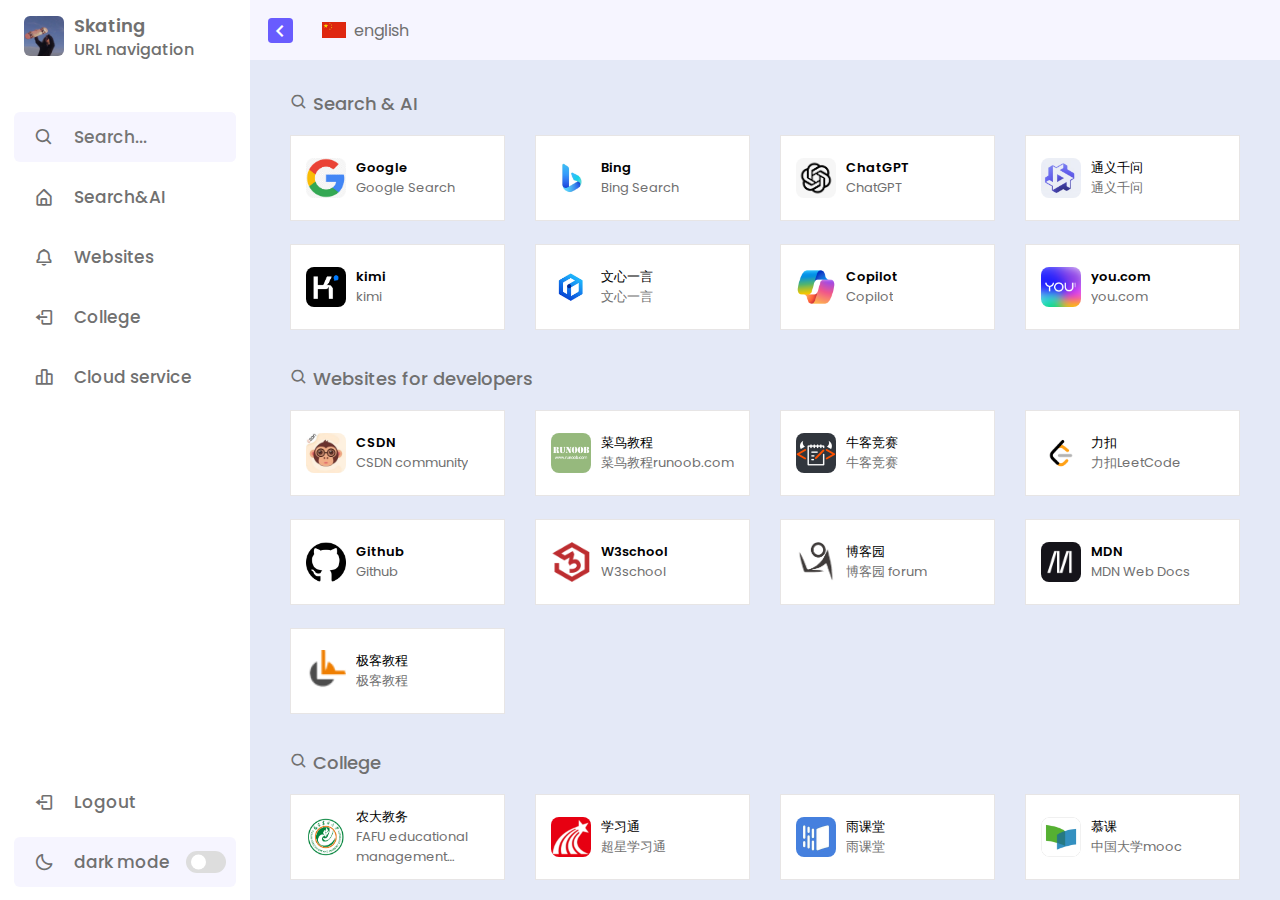
==== commit df630506: "Update index-en.html" ====
--- a/index-en.html
+++ b/index-en.html
@@ -524,7 +524,7 @@
                         </div>
                     </div>
                     <div class="col cnki-tran">
-                        <a id="cnki" href="https://dict.cnki.net/index" target="_blank">
+                        <a id="cnki-tran" href="https://dict.cnki.net/index" target="_blank">
                             <span class="img">
                                 <img src="./assets/image/cnki-tran.png" alt="">
                             </span>
@@ -538,7 +538,7 @@
                         </div>
                     </div>
                     <div class="col deepl">
-                        <a id="cnki" href="https://www.deepl.com/zh/translator" target="_blank">
+                        <a id="deepl" href="https://www.deepl.com/zh/translator" target="_blank">
                             <span class="img">
                                 <img src="./assets/image/deepl.jpg" alt="">
                             </span>
--- a/style-normal.css
+++ b/style-normal.css
@@ -537,7 +537,6 @@
     width: 100%;
     display: flex;
     flex-wrap: wrap;
-    z-index: 10;
 }
 
 .row .col {
@@ -584,10 +583,9 @@
     /* x 偏移量| y 偏移量| 阴影模糊半径| 阴影扩散半径| 阴影颜色 */
 }
 
-.home .content a:hover+.tooltip-container {
+.home .content a:hover+.tooltip-container{
     visibility: visible;
     opacity: 1;
-    z-index: 10;
 }
 
 .google,
@@ -614,7 +612,13 @@
 .aliyun,
 .baidu,
 .tencent,
-.quark {
+.quark,
+.bili,
+.zhihu,
+.xiezuo,
+.cnki,
+.cnki-tran,
+.deepl {
     position: relative;
 }
 
@@ -695,8 +699,8 @@
     font-size: small;
     border-radius: 6px;
     text-align: center;
-    /* z-index: 100; */
-    /* 是给父元素设置，不是要设置“上下”的本元素 */
+    z-index: 10;
+    /* 给tooltip容器设置z-index就可以不被遮挡了 */
     opacity: 1;
     transition: opacity 0.5s;
 
@@ -708,7 +712,7 @@
     text-overflow: ellipsis;
     /* 显示省略号 */
     word-wrap: break-word;
-    /* 允许单词内断行,一定要有这句还会有两行可以换行 */
+    /* 允许单词内断行,一定要有这句才会有两行，可以换行 */
     display: -webkit-box;
     -webkit-box-orient: vertical;
     -webkit-line-clamp: 2;
@@ -838,4 +842,4 @@
     .row .col {
         width: 50%;
     }
-} */+} */
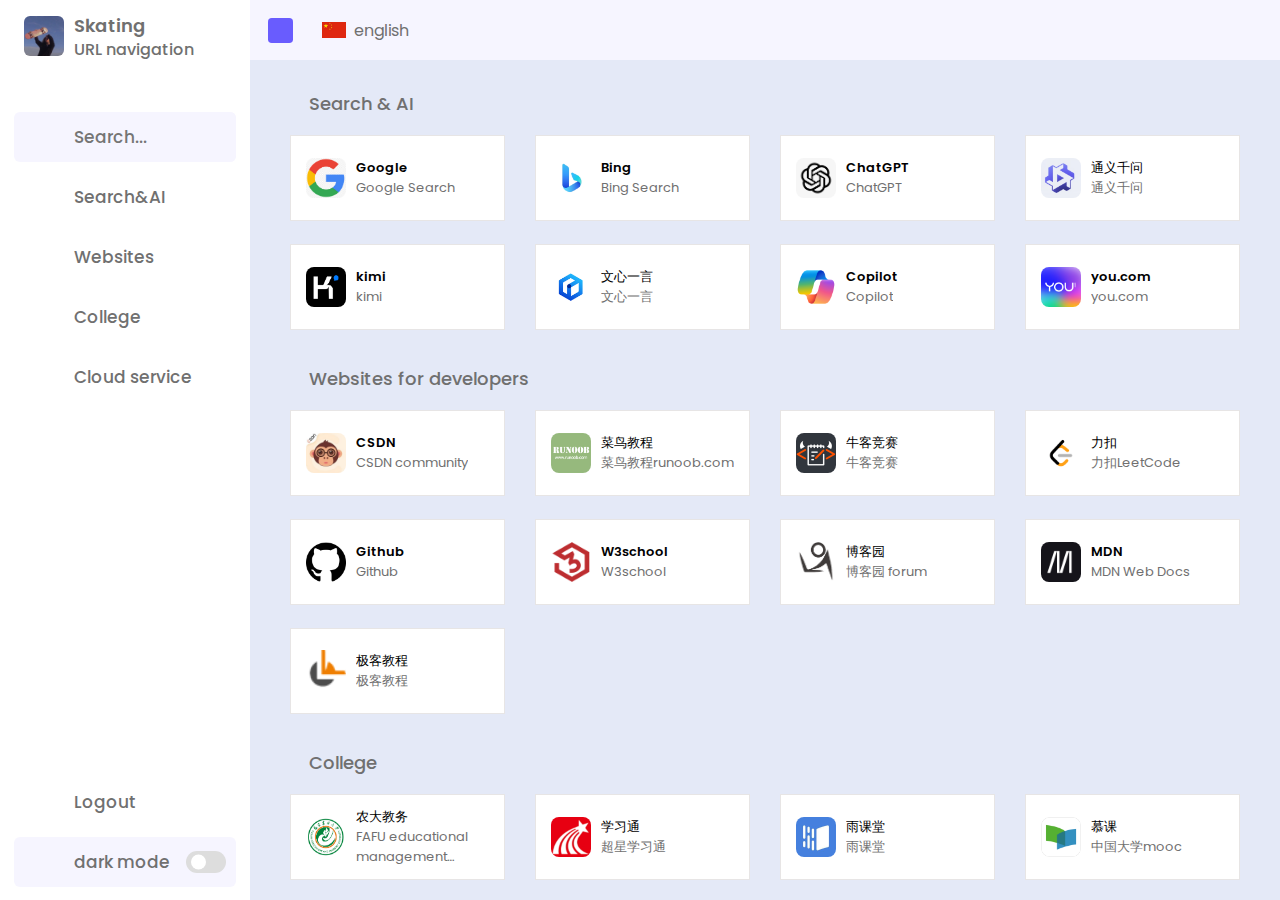
==== commit 84681754: "Update index-en.html" ====
--- a/index-en.html
+++ b/index-en.html
@@ -9,8 +9,7 @@
     <link rel="stylesheet" href="style-mid.css">
     <link rel="stylesheet" href="style-small.css">
     <link rel="icon" type="image/png" href="./assets/image/logo.png">
-    <!-- <link rel="stylesheet" href="./iconfont.css"> -->
-    <link rel="stylesheet" href="http://unpkg.com/boxicons@2.1.1/css/boxicons.min.css">
+    <link rel="stylesheet" href="/assets/icon/boxicons.min.css">
 </head>
 
 <body>
--- a/style-small.css
+++ b/style-small.css
@@ -62,5 +62,5 @@
 /* 为了排版搜索&AI不会被遮挡 */
 
 .row .col.small-screen{
-    width: 50%;
+    width: 100%;
 }
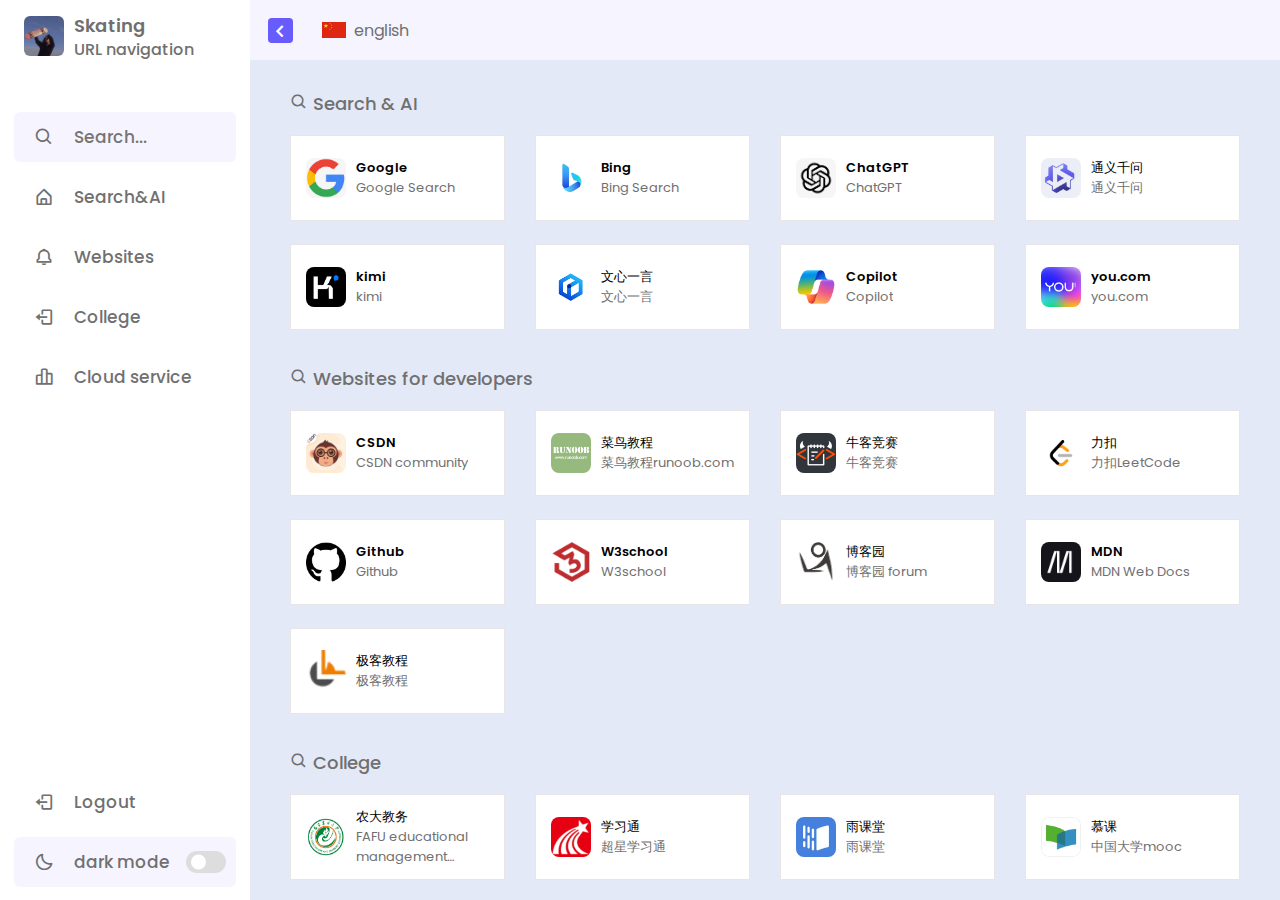
==== commit 985b6b15: "Update index-en.html" ====
--- a/index-en.html
+++ b/index-en.html
@@ -9,7 +9,7 @@
     <link rel="stylesheet" href="style-mid.css">
     <link rel="stylesheet" href="style-small.css">
     <link rel="icon" type="image/png" href="./assets/image/logo.png">
-    <link rel="stylesheet" href="/assets/icon/boxicons.min.css">
+    <link rel="stylesheet" href="/boxicons.min.css">
 </head>
 
 <body>
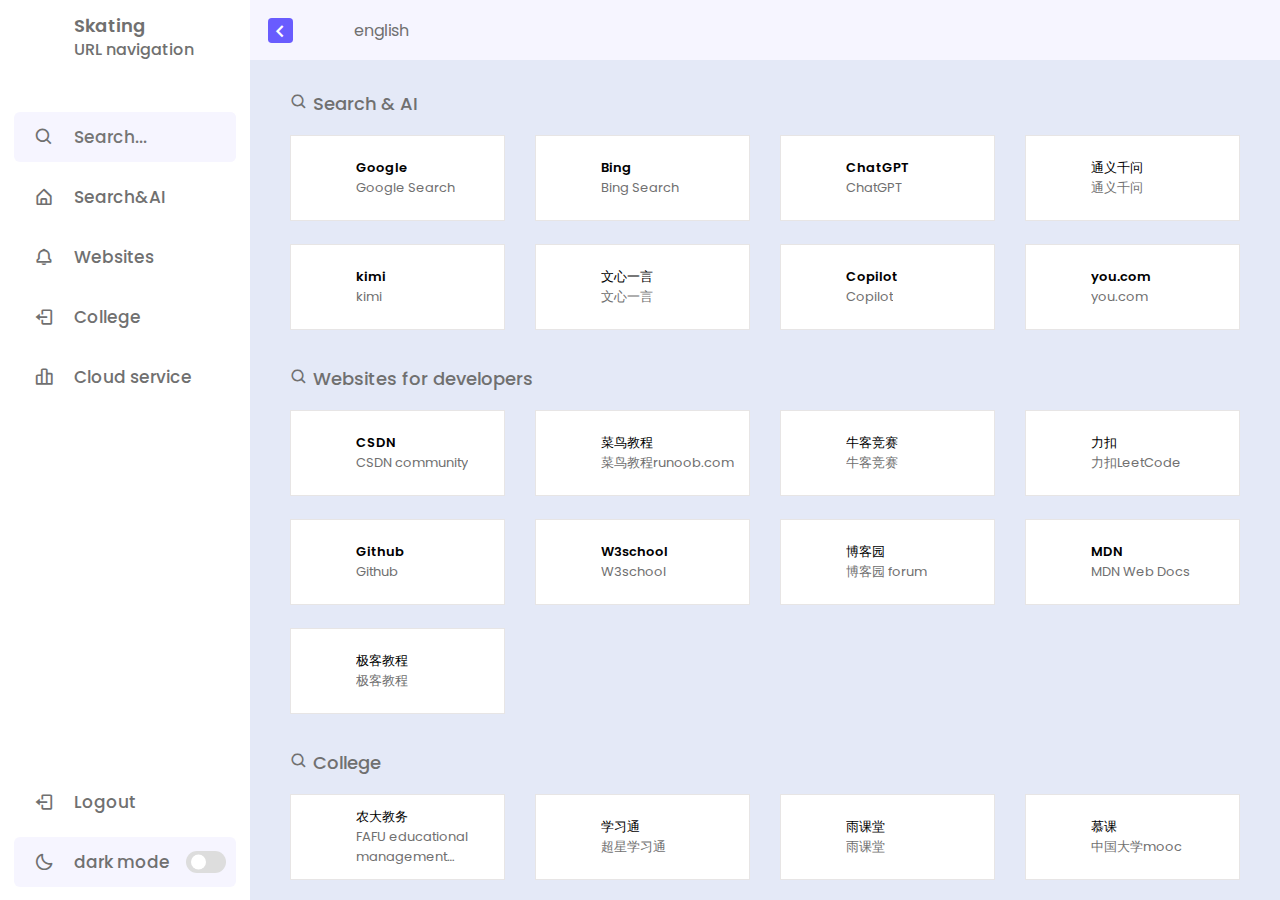
==== commit 7307e97d: "Update index-en.html" ====
--- a/index-en.html
+++ b/index-en.html
@@ -18,7 +18,7 @@
         <header>
             <div class="image-text">
                 <span class="image">
-                    <img src="./assets/image/skating.jpg" alt="">
+                    <img class="lazy-load" data-src="./assets/image/skating.jpg" alt="">
                 </span>
                 <!-- span行内不换行 -->
                 <div class="text logo-text">
@@ -107,17 +107,17 @@
                 <!-- #page-language的id用来获取上面这个div元素 -->
                 <!-- .chinese/english-page的类名用来确定当前页面的语言是中文还是英文 -->
                 <div class="cur-language english-page" id="page-language">
-                    <img src="/assets/image/chinese.png" alt="">
+                    <img class="lazy-load" data-src="/assets/image/chinese.png" alt="">
                     <span class="language-text">english</span>
                 </div>
                 <div class="language-switch">
 
                     <li class="chinese">
-                        <img src="/assets/image/chinese.png" alt="">
+                        <img class="lazy-load" data-src="/assets/image/chinese.png" alt="">
                         <span class="language-text">chinese</span>
                     </li>
                     <li class="english cur-language-second">
-                        <img src="./assets/image/english.png" alt="">
+                        <img class="lazy-load" data-src="./assets/image/english.png" alt="">
                         <span class="language-text">english</span>
                     </li>
 
@@ -141,7 +141,7 @@
                     <div class="col google">
                         <a id="google" href="https://www.google.com" target="_blank">
                             <span class="img">
-                                <img src="./assets/image/google.jpg" alt="">
+                                <img class="lazy-load" data-src="./assets/image/google.jpg" alt="">
                             </span>
                             <div class="content-text">
                                 <span class="first">Google</span>
@@ -155,7 +155,7 @@
                     <div class="col bing">
                         <a id="bing" href="https://cn.bing.com/" target="_blank">
                             <span class="img">
-                                <img src="./assets/image/bing.png" alt="">
+                                <img class="lazy-load" data-src="./assets/image/bing.png" alt="">
                             </span>
                             <div class="content-text">
                                 <span class="first">Bing</span>
@@ -170,7 +170,7 @@
                     <div class="col chatgpt">
                         <a id="chatgpt" href="https://chat.openai.com/" target="_blank">
                             <span class="img">
-                                <img src="./assets/image/chatgpt.png" alt="">
+                                <img class="lazy-load" data-src="./assets/image/chatgpt.png" alt="">
                             </span>
                             <div class="content-text">
                                 <span class="first">ChatGPT</span>
@@ -185,7 +185,7 @@
                     <div class="col tongyi">
                         <a id="tongyi" href="https://tongyi.aliyun.com/qianwen/" target="_blank">
                             <span class="img">
-                                <img src="./assets/image/tongyi.png" alt="">
+                                <img class="lazy-load" data-src="./assets/image/tongyi.png" alt="">
                             </span>
                             <div class="content-text">
                                 <span class="first">通义千问</span>
@@ -200,7 +200,7 @@
                     <div class="col kimi">
                         <a id="kimi" href="https://kimi.moonshot.cn/" target="_blank">
                             <span class="img">
-                                <img src="./assets/image/kimi.jpg" alt="">
+                                <img class="lazy-load" data-src="./assets/image/kimi.jpg" alt="">
                             </span>
                             <div class="content-text">
                                 <span class="first">kimi</span>
@@ -215,7 +215,7 @@
                     <div class="col wenxin">
                         <a id="wenxin" href="https://yiyan.baidu.com/agreement" target="_blank">
                             <span class="img">
-                                <img src="./assets/image/wenxin.png" alt="">
+                                <img class="lazy-load" data-src="./assets/image/wenxin.png" alt="">
                             </span>
                             <div class="content-text">
                                 <span class="first">文心一言</span>
@@ -229,7 +229,7 @@
                     <div class="col copilot">
                         <a id="copilot" href="https://copilot.microsoft.com" target="_blank">
                             <span class="img">
-                                <img src="./assets/image/copilot.png" alt="">
+                                <img class="lazy-load" data-src="./assets/image/copilot.png" alt="">
                             </span>
                             <div class="content-text">
                                 <span class="first">Copilot</span>
@@ -244,7 +244,7 @@
                     <div class="col you">
                         <a id="you" href="https://you.com" target="_blank">
                             <span class="img">
-                                <img src="./assets/image/you.png" alt="">
+                                <img class="lazy-load" data-src="./assets/image/you.png" alt="">
                             </span>
                             <div class="content-text">
                                 <span class="first">you.com</span>
@@ -271,7 +271,7 @@
                     <div class="col csdn">
                         <a id="csdn" href="https://www.csdn.net/" target="_blank">
                             <span class="img">
-                                <img src="./assets/image/csdn.png" alt="">
+                                <img class="lazy-load" data-src="./assets/image/csdn.png" alt="">
                             </span>
                             <div class="content-text">
                                 <span class="first">CSDN</span>
@@ -285,7 +285,7 @@
                     <div class="col runoob">
                         <a id="runoob" href="https://www.runoob.com" target="_blank">
                             <span class="img">
-                                <img src="./assets/image/runoob.png" alt="">
+                                <img class="lazy-load" data-src="./assets/image/runoob.png" alt="">
                             </span>
                             <div class="content-text">
                                 <span class="first">菜鸟教程</span>
@@ -299,7 +299,7 @@
                     <div class="col nowcoder">
                         <a id="nowcoder" href="https://ac.nowcoder.com/" target="_blank">
                             <span class="img">
-                                <img src="./assets/image/nowcoder.png" alt="">
+                                <img class="lazy-load" data-src="./assets/image/nowcoder.png" alt="">
                             </span>
                             <div class="content-text">
                                 <span class="first">牛客竞赛</span>
@@ -313,7 +313,7 @@
                     <div class="col leetcode">
                         <a id="leetcode" href="https://leetcode.cn/" target="_blank">
                             <span class="img">
-                                <img src="./assets/image/leetcode.png" alt="">
+                                <img class="lazy-load" data-src="./assets/image/leetcode.png" alt="">
                             </span>
                             <div class="content-text">
                                 <span class="first">力扣</span>
@@ -327,7 +327,7 @@
                     <div class="col github">
                         <a id="github" href="https://github.com" target="_blank">
                             <span class="img">
-                                <img src="./assets/image/github.png" alt="">
+                                <img class="lazy-load" data-src="./assets/image/github.png" alt="">
                             </span>
                             <div class="content-text">
                                 <span class="first">Github</span>
@@ -341,7 +341,7 @@
                     <div class="col w3school">
                         <a id="w3school" href="https://www.w3school.com.cn/" target="_blank">
                             <span class="img">
-                                <img src="./assets/image/w3school.png" alt="">
+                                <img class="lazy-load" data-src="./assets/image/w3school.png" alt="">
                             </span>
                             <div class="content-text">
                                 <span class="first">W3school</span>
@@ -355,7 +355,7 @@
                     <div class="col cnblogs">
                         <a id="cnblogs" href="https://www.cnblogs.com/" target="_blank">
                             <span class="img">
-                                <img src="./assets/image/cnblogs.png" alt="">
+                                <img class="lazy-load" data-src="./assets/image/cnblogs.png" alt="">
                             </span>
                             <div class="content-text">
                                 <span class="first">博客园</span>
@@ -369,7 +369,7 @@
                     <div class="col mdn">
                         <a id="mdn" href="https://developer.mozilla.org/zh-CN/" target="_blank">
                             <span class="img">
-                                <img src="./assets/image/mdn.png" alt="">
+                                <img class="lazy-load" data-src="./assets/image/mdn.png" alt="">
                             </span>
                             <div class="content-text">
                                 <span class="first">MDN</span>
@@ -383,7 +383,7 @@
                     <div class="col geek">
                         <a id="geek" href="https://geek-docs.com/" target="_blank">
                             <span class="img">
-                                <img src="./assets/image/geek.png" alt="">
+                                <img class="lazy-load" data-src="./assets/image/geek.png" alt="">
                             </span>
                             <div class="content-text">
                                 <span class="first">极客教程</span>
@@ -411,7 +411,7 @@
                             href="http://jwgl.fafu.edu.cn/(cplny445hef4tgrdbk5hh2jg)/xs_main.aspx?xh=3226016003"
                             target="_blank">
                             <span class="img">
-                                <img src="./assets/image/fafu.jpg" alt="">
+                                <img class="lazy-load" data-src="./assets/image/fafu.jpg" alt="">
                             </span>
                             <div class="content-text">
                                 <span class="first">农大教务</span>
@@ -425,7 +425,7 @@
                     <div class="col chaoxing">
                         <a id="chaoxing" href="https://i.mooc.chaoxing.com/space/index?t=1723386777411" target="_blank">
                             <span class="img">
-                                <img src="./assets/image/chaoxing.jpg" alt="">
+                                <img class="lazy-load" data-src="./assets/image/chaoxing.jpg" alt="">
                             </span>
                             <div class="content-text">
                                 <span class="first">学习通</span>
@@ -439,7 +439,7 @@
                     <div class="col yuketang">
                         <a id="yuketang" href="https://www.yuketang.cn/v2/web/index" target="_blank">
                             <span class="img">
-                                <img src="./assets/image/yuketang.jpeg" alt="">
+                                <img class="lazy-load" data-src="./assets/image/yuketang.jpeg" alt="">
                             </span>
                             <div class="content-text">
                                 <span class="first">雨课堂</span>
@@ -454,7 +454,7 @@
                     <div class="col mooc">
                         <a id="mooc" href="https://www.icourse163.org/" target="_blank">
                             <span class="img">
-                                <img src="./assets/image/mooc.png" alt="">
+                                <img class="lazy-load" data-src="./assets/image/mooc.png" alt="">
                             </span>
                             <div class="content-text">
                                 <span class="first">慕课</span>
@@ -469,7 +469,7 @@
                     <div class="col bili">
                         <a id="bili" href="https://www.bilibili.com" target="_blank">
                             <span class="img">
-                                <img src="./assets/image/bili.png" alt="">
+                                <img class="lazy-load" data-src="./assets/image/bili.png" alt="">
                             </span>
                             <div class="content-text">
                                 <span class="first">b站</span>
@@ -483,7 +483,7 @@
                     <div class="col zhihu">
                         <a id="zhihu" href="https://www.zhihu.com/" target="_blank">
                             <span class="img">
-                                <img src="./assets/image/zhihu.png" alt="">
+                                <img class="lazy-load" data-src="./assets/image/zhihu.png" alt="">
                             </span>
                             <div class="content-text">
                                 <span class="first">知乎</span>
@@ -497,7 +497,7 @@
                     <div class="col xiezuo">
                         <a id="xiezuo" href="https://xiezuocat.com/" target="_blank">
                             <span class="img">
-                                <img src="./assets/image/xiezuocat.png" alt="">
+                                <img class="lazy-load" data-src="./assets/image/xiezuocat.png" alt="">
                             </span>
                             <div class="content-text">
                                 <span class="first">写作猫</span>
@@ -511,7 +511,7 @@
                     <div class="col cnki">
                         <a id="cnki" href="https://www.cnki.net" target="_blank">
                             <span class="img">
-                                <img src="./assets/image/cnki.png" alt="">
+                                <img class="lazy-load" data-src="./assets/image/cnki.png" alt="">
                             </span>
                             <div class="content-text">
                                 <span class="first">知网</span>
@@ -525,7 +525,7 @@
                     <div class="col cnki-tran">
                         <a id="cnki-tran" href="https://dict.cnki.net/index" target="_blank">
                             <span class="img">
-                                <img src="./assets/image/cnki-tran.png" alt="">
+                                <img class="lazy-load" data-src="./assets/image/cnki-tran.png" alt="">
                             </span>
                             <div class="content-text">
                                 <span class="first">cnki学术翻译</span>
@@ -539,7 +539,7 @@
                     <div class="col deepl">
                         <a id="deepl" href="https://www.deepl.com/zh/translator" target="_blank">
                             <span class="img">
-                                <img src="./assets/image/deepl.jpg" alt="">
+                                <img class="lazy-load" data-src="./assets/image/deepl.jpg" alt="">
                             </span>
                             <div class="content-text">
                                 <span class="first">DeepL翻译</span>
@@ -564,7 +564,7 @@
                     <div class="col aliyun">
                         <a id="aliyun" href="https://account.aliyun.com/" target="_blank">
                             <span class="img">
-                                <img src="./assets/image/aliyun.png" alt="">
+                                <img class="lazy-load" data-src="./assets/image/aliyun.png" alt="">
                             </span>
                             <div class="content-text">
                                 <span class="first">阿里云</span>
@@ -578,7 +578,7 @@
                     <div class="col baidu">
                         <a id="baidu" href="https://pan.baidu.com/" target="_blank">
                             <span class="img">
-                                <img src="./assets/image/baidu.png" alt="">
+                                <img class="lazy-load" data-src="./assets/image/baidu.png" alt="">
                             </span>
                             <div class="content-text">
                                 <span class="first">百度网盘</span>
@@ -592,7 +592,7 @@
                     <div class="col tencent">
                         <a id="tencent" href="https://console.cloud.tencent.com/" target="_blank">
                             <span class="img">
-                                <img src="./assets/image/tencent.jpg" alt="">
+                                <img class="lazy-load" data-src="./assets/image/tencent.jpg" alt="">
                             </span>
                             <div class="content-text">
                                 <span class="first">腾讯云</span>
@@ -606,7 +606,7 @@
                     <div class="col quark">
                         <a id="quark" href="https://pan.quark.cn/" target="_blank">
                             <span class="img">
-                                <img src="./assets/image/quark.png" alt="">
+                                <img class="lazy-load" data-src="./assets/image/quark.png" alt="">
                             </span>
                             <div class="content-text">
                                 <span class="first">夸克网盘</span>
